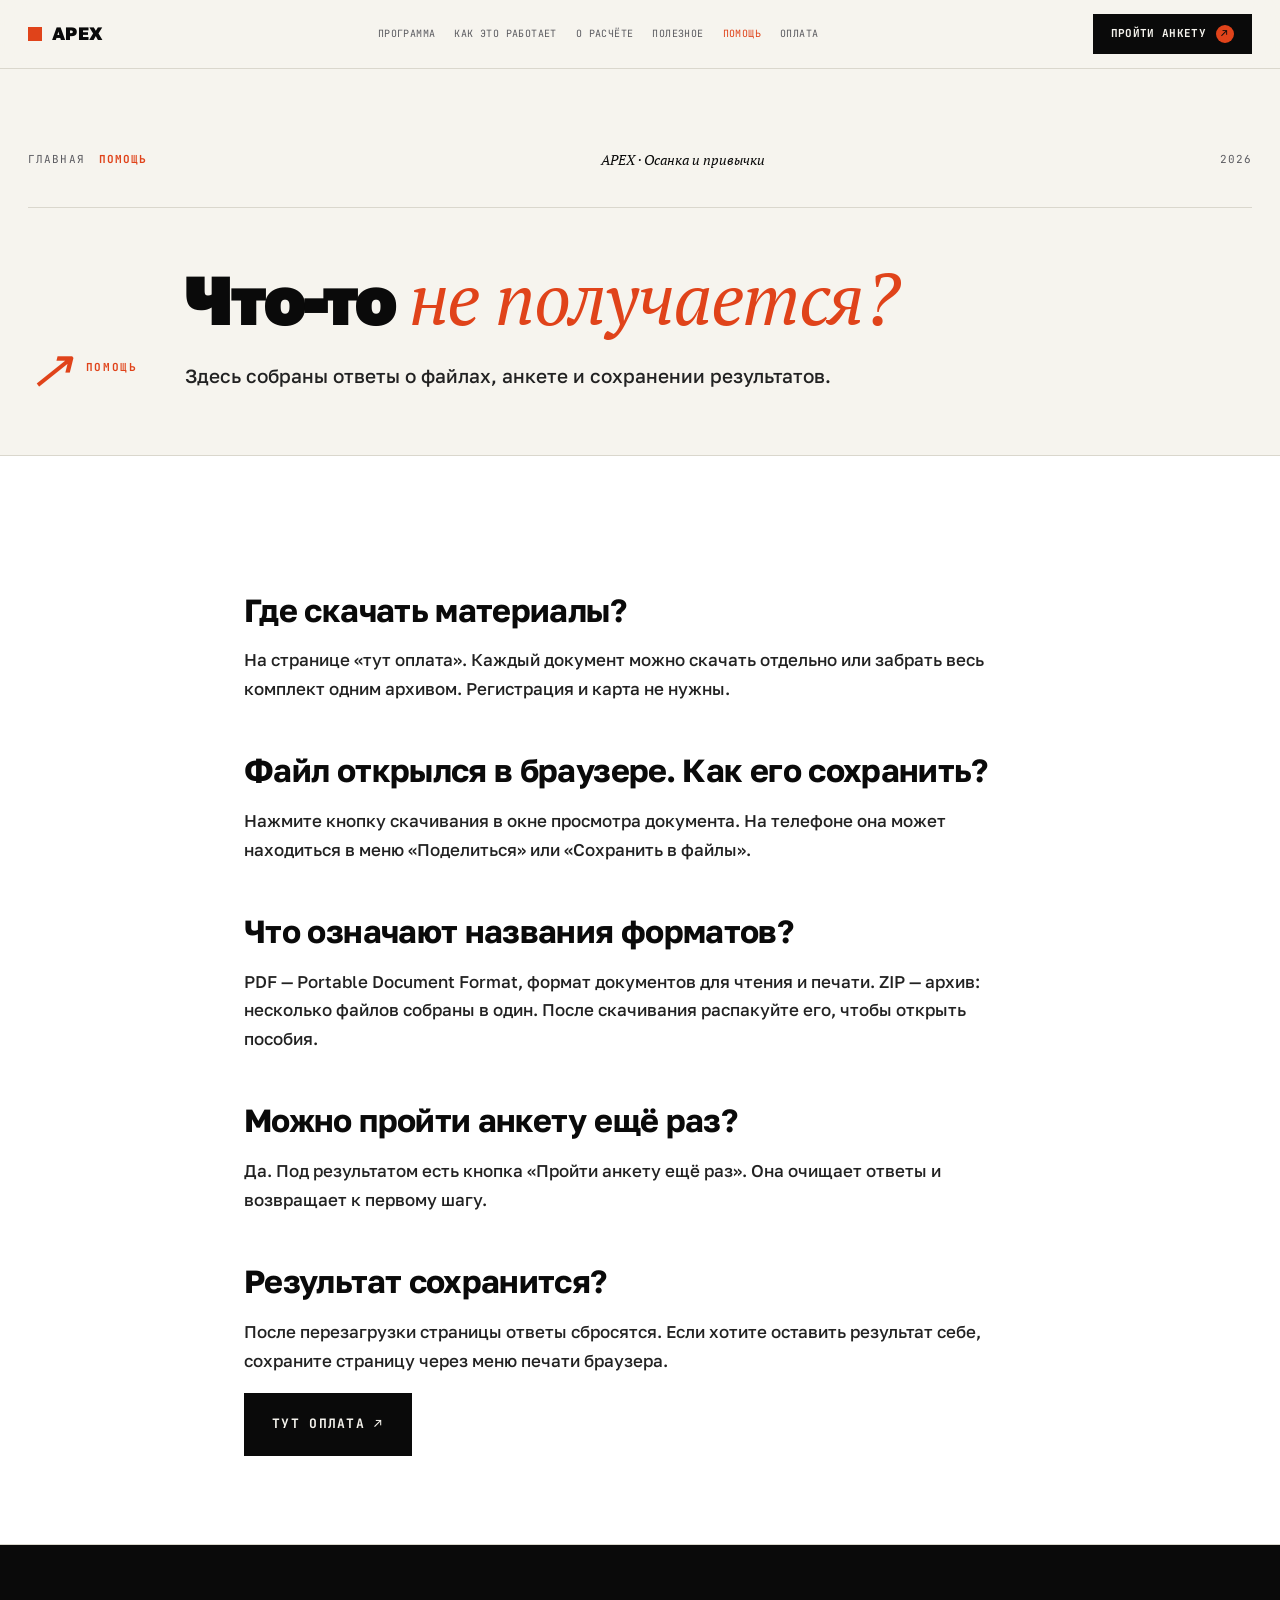
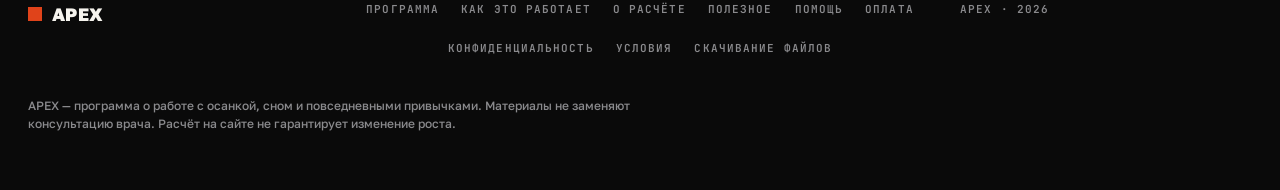
==== Contact.html @ 1557f9a5 "Add files via upload" ====
<!DOCTYPE html><html lang="ru"><head><meta charset="UTF-8"><meta name="viewport" content="width=device-width, initial-scale=1.0"><title>Помощь — APEX</title><meta name="description" content="Здесь собраны ответы о файлах, анкете и сохранении результатов."><link rel="icon" href="assets/favicon.svg" type="image/svg+xml"><link rel="preconnect" href="https://fonts.googleapis.com"><link rel="preconnect" href="https://fonts.gstatic.com" crossorigin><link rel="stylesheet" href="https://fonts.googleapis.com/css2?family=Golos+Text:wght@400;500;600;700;800;900&family=PT+Serif:ital@0;1&family=JetBrains+Mono:wght@400;500;700&display=swap"><link rel="stylesheet" href="subpage.css"><link rel="stylesheet" href="russian.css"></head><body><nav class="nav"><div class="nav-i"><a class="brand" href="index.html"><span class="sq"></span>APEX</a><div class="nav-ul"><a href="Protocol.html">Программа</a><a href="Science.html">Как это работает</a><a href="Research.html">О расчёте</a><a href="Press.html">Полезное</a><a href="Contact.html" aria-current="page" class="cur">Помощь</a><a href="Payment.html">Оплата</a></div><a class="nav-cta" href="Height Assessment.html">Пройти анкету <span class="arr">↗</span></a></div></nav><main><section class="page-head"><div class="wrap"><div class="page-meta"><div class="crumbs"><a href="index.html">Главная</a><span class="stamp">Помощь</span></div><div class="ver">APEX · Осанка и привычки</div><div>2026</div></div><div class="page-grid"><div class="page-kick"><span class="idx">↗</span>Помощь</div><div><h1 class="page-h1">Что-то <span class="serif">не получается?</span></h1><p class="page-lede">Здесь собраны ответы о файлах, анкете и сохранении результатов.</p></div></div></div></section><section class="sec paper"><div class="wrap"><div class="prose"><h3>Где скачать материалы?</h3><p>На странице «тут оплата». Каждый документ можно скачать отдельно или забрать весь комплект одним архивом. Регистрация и карта не нужны.</p><h3>Файл открылся в браузере. Как его сохранить?</h3><p>Нажмите кнопку скачивания в окне просмотра документа. На телефоне она может находиться в меню «Поделиться» или «Сохранить в файлы».</p><h3>Что означают названия форматов?</h3><p><abbr title="Portable Document Format — формат документов для чтения и печати">PDF</abbr> — Portable Document Format, формат документов для чтения и печати. <abbr title="ZIP — формат архива, который объединяет несколько файлов">ZIP</abbr> — архив: несколько файлов собраны в один. После скачивания распакуйте его, чтобы открыть пособия.</p><h3>Можно пройти анкету ещё раз?</h3><p>Да. Под результатом есть кнопка «Пройти анкету ещё раз». Она очищает ответы и возвращает к первому шагу.</p><h3>Результат сохранится?</h3><p>После перезагрузки страницы ответы сбросятся. Если хотите оставить результат себе, сохраните страницу через меню печати браузера.</p><a class="btn-primary" href="Payment.html" target="_blank" rel="noopener">тут оплата ↗</a></div></div></section></main><footer class="footer"><div class="wrap"><div class="footer-i"><a class="brand" href="index.html"><span class="sq"></span>APEX</a><div class="footer-links"><a href="Protocol.html">Программа</a><a href="Science.html">Как это работает</a><a href="Research.html">О расчёте</a><a href="Press.html">Полезное</a><a href="Contact.html">Помощь</a><a href="Payment.html">Оплата</a><a href="Privacy.html">Конфиденциальность</a><a href="Terms.html">Условия</a><a href="Refunds.html">Скачивание файлов</a></div><div>APEX · 2026</div></div><p class="footer-legal">APEX — программа о работе с осанкой, сном и повседневными привычками. Материалы не заменяют консультацию врача. Расчёт на сайте не гарантирует изменение роста.</p></div></footer></body></html>
---- subpage.css ----
/* ============ APEX subpage shared styles ============ */
:root{
  --bg:#f6f4ee; --paper:#fff; --ink:#0a0a0a; --ink-2:#222; --mid:#5b5b60; --dim:#9b9b9f;
  --line:#dad7cd; --line-2:#e7e4dc;
  --hot:#e0431a; --hot-dim:#fde9e1;
  --green:#1f5740; --green-dim:#e8f0ec;
  --yellow:#ffe14a;
  --display:'Archivo Black',sans-serif;
  --serif:'Instrument Serif',serif;
  --sans:'Archivo',sans-serif;
  --mono:'JetBrains Mono',monospace;
}
*,*::before,*::after{margin:0;padding:0;box-sizing:border-box}
html,body{background:var(--bg);color:var(--ink);font-family:var(--sans);font-size:15.5px;line-height:1.55;-webkit-font-smoothing:antialiased;min-height:100vh}
a{color:inherit;text-decoration:none}
img,svg{display:block;max-width:100%}
::selection{background:var(--ink);color:var(--yellow)}
.wrap{max-width:1280px;margin:0 auto;padding:0 28px}

/* NAV */
.nav{position:sticky;top:0;z-index:50;background:rgba(246,244,238,.95);backdrop-filter:blur(14px);border-bottom:1px solid var(--line)}
.nav-i{max-width:1280px;margin:0 auto;padding:14px 28px;display:grid;grid-template-columns:auto 1fr auto;gap:28px;align-items:center}
.brand{display:flex;align-items:center;gap:10px;font-family:var(--display);font-size:18px;letter-spacing:.02em;color:var(--ink)}
.brand .sq{width:14px;height:14px;background:var(--hot)}
.nav-ul{display:flex;gap:26px;justify-content:center;font-family:var(--mono);font-size:11px;letter-spacing:.12em;text-transform:uppercase;color:var(--mid)}
.nav-ul a{transition:color .15s}
.nav-ul a:hover,.nav-ul a.cur{color:var(--hot)}
.nav-cta{
  background:var(--ink);color:var(--bg);padding:11px 18px;
  font-family:var(--mono);font-size:11px;font-weight:700;letter-spacing:.1em;text-transform:uppercase;
  display:inline-flex;align-items:center;gap:10px;
  transition:transform .15s,background .15s;
}
.nav-cta:hover{background:var(--hot);transform:translateY(-1px)}
.nav-cta .arr{display:inline-flex;align-items:center;justify-content:center;width:18px;height:18px;background:var(--hot);color:var(--ink);border-radius:50%;font-size:11px}
.nav-cta:hover .arr{background:var(--bg);color:var(--hot)}

/* PAGE HEAD */
.page-head{padding:80px 0 64px;border-bottom:1px solid var(--line)}
.page-meta{
  display:grid;grid-template-columns:auto 1fr auto;gap:24px;align-items:center;
  font-family:var(--mono);font-size:11px;letter-spacing:.1em;text-transform:uppercase;color:var(--mid);
  padding-bottom:36px;border-bottom:1px solid var(--line);margin-bottom:48px;
}
.page-meta .crumbs{display:flex;gap:14px;align-items:center}
.page-meta .crumbs span:not(:last-child)::after{content:'/';margin-left:14px;color:var(--dim)}
.page-meta .crumbs a:hover{color:var(--hot)}
.page-meta .ver{color:var(--ink);justify-self:center;font-family:var(--serif);font-style:italic;font-size:14px;text-transform:none;letter-spacing:0;font-weight:400}
.page-meta .stamp{color:var(--hot);font-weight:700}

.page-grid{display:grid;grid-template-columns:auto 1fr;gap:48px;align-items:end}
.page-kick{font-family:var(--mono);font-size:11px;font-weight:700;letter-spacing:.14em;color:var(--hot);text-transform:uppercase;display:flex;gap:14px;align-items:center;padding-top:10px}
.page-kick .idx{font-family:var(--serif);font-style:italic;font-weight:400;font-size:54px;color:var(--hot);letter-spacing:-.02em;line-height:.85}
.page-h1{
  font-family:var(--display);font-weight:900;
  font-size:clamp(56px,8vw,128px);line-height:.88;letter-spacing:-.04em;text-wrap:balance;
}
.page-h1 .serif{font-family:var(--serif);font-style:italic;font-weight:400;color:var(--hot);font-size:1.06em;letter-spacing:-.02em}
.page-h1 .hl{background:var(--ink);color:var(--bg);padding:0 14px;display:inline-block}
.page-h1 .ul{background:linear-gradient(transparent 68%,var(--yellow) 68%,var(--yellow) 92%,transparent 92%)}
.page-lede{max-width:64ch;font-size:19px;color:var(--ink-2);margin-top:22px;font-weight:500;line-height:1.55}
.page-lede strong{background:var(--yellow);padding:1px 4px;font-weight:600}

/* SECTION */
.sec{padding:88px 0;border-bottom:1px solid var(--line)}
.sec.paper{background:var(--paper)}
.sec.dark{background:var(--ink);color:var(--bg);border-bottom:0}
.sec-head{display:grid;grid-template-columns:auto 1fr;gap:48px;margin-bottom:56px;align-items:end}
@media(max-width:780px){.sec-head,.page-grid{grid-template-columns:1fr;gap:18px}}
.sec-kick{font-family:var(--mono);font-size:11px;font-weight:700;letter-spacing:.14em;color:var(--hot);text-transform:uppercase;display:flex;gap:14px;align-items:center;padding-top:8px}
.sec-kick .idx{font-family:var(--serif);font-style:italic;font-weight:400;font-size:42px;color:var(--hot);letter-spacing:-.02em;line-height:.85}
.sec.dark .sec-kick{color:var(--hot)}
.sec-h2{font-family:var(--display);font-weight:900;font-size:clamp(40px,6vw,84px);line-height:.92;letter-spacing:-.035em;text-wrap:balance}
.sec-h2 .serif{font-family:var(--serif);font-style:italic;font-weight:400;color:var(--hot);font-size:1.05em;letter-spacing:-.02em}
.sec-h2 .hl{background:var(--ink);color:var(--bg);padding:0 12px;display:inline-block}
.sec.dark .sec-h2 .hl{background:var(--hot);color:var(--ink)}
.sec-lede{max-width:62ch;font-size:17px;color:var(--ink-2);margin-top:18px;font-weight:500}
.sec.dark .sec-lede{color:#c8c8c8}

/* PROSE */
.prose{max-width:72ch;margin:0 auto;font-size:17px;line-height:1.7;color:var(--ink-2)}
.prose h3{font-family:var(--display);font-size:32px;letter-spacing:-.02em;line-height:1.15;color:var(--ink);margin:48px 0 18px}
.prose h3 .serif{font-family:var(--serif);font-style:italic;font-weight:400;color:var(--hot);font-size:1.08em}
.prose h4{font-family:var(--mono);font-size:11px;font-weight:700;letter-spacing:.14em;color:var(--hot);text-transform:uppercase;margin:32px 0 12px}
.prose p{margin-bottom:18px;font-weight:500}
.prose p strong{color:var(--ink);font-weight:600;background:var(--yellow);padding:0 4px}
.prose ul{margin:16px 0 24px;padding-left:0;list-style:none}
.prose ul li{padding:6px 0 6px 32px;position:relative;font-weight:500}
.prose ul li::before{content:'';position:absolute;left:0;top:14px;width:18px;height:8px;background:var(--hot);clip-path:polygon(0 50%,80% 0,100% 50%,80% 100%)}
.prose blockquote{margin:32px 0;padding:24px 32px;background:var(--paper);border:1px solid var(--ink);border-left:5px solid var(--hot);font-family:var(--serif);font-style:italic;font-size:22px;line-height:1.4;color:var(--ink);font-weight:400}
.prose blockquote cite{display:block;font-family:var(--mono);font-style:normal;font-size:11px;font-weight:700;letter-spacing:.12em;color:var(--mid);text-transform:uppercase;margin-top:14px}
.prose .cite{display:inline-block;font-family:var(--mono);font-size:11px;font-weight:700;letter-spacing:.06em;color:var(--mid);border:1px solid var(--line);padding:3px 8px;margin:0 2px}
.prose hr{border:0;border-top:1px solid var(--line);margin:48px 0}

/* FINAL CTA */
.final{padding:140px 0;text-align:center;background:var(--hot);color:var(--ink);position:relative;overflow:hidden}
.final h2{font-family:var(--display);font-size:clamp(48px,8vw,120px);line-height:.9;letter-spacing:-.04em;text-wrap:balance}
.final h2 .strike{position:relative;display:inline-block}
.final h2 .strike::after{content:'';position:absolute;left:-2%;right:-2%;top:48%;height:10px;background:var(--ink);transform:rotate(-2deg)}
.final h2 .hl{background:var(--ink);color:var(--yellow);padding:0 16px;display:inline-block}
.final h2 .serif{font-family:var(--serif);font-style:italic;font-weight:400;color:var(--ink);font-size:1.05em;letter-spacing:-.02em}
.final p{margin:28px auto 38px;font-size:20px;font-weight:600;max-width:46ch}
.btn-primary{
  background:var(--ink);color:var(--bg);padding:20px 28px;
  font-family:var(--mono);font-size:13px;font-weight:700;letter-spacing:.1em;text-transform:uppercase;
  display:inline-flex;align-items:center;gap:12px;
  transition:transform .15s,background .15s;
}
.btn-primary:hover{transform:translateY(-2px);background:var(--paper);color:var(--ink)}
.btn-primary .arr{width:26px;height:26px;background:var(--hot);color:var(--ink);border-radius:50%;display:inline-flex;align-items:center;justify-content:center;font-weight:900;font-size:13px}
.btn-ghost{
  display:inline-block;color:var(--ink-2);padding:18px 4px;
  font-family:var(--mono);font-size:12px;font-weight:600;letter-spacing:.08em;text-transform:uppercase;
  border-bottom:2px solid var(--ink);transition:color .15s;
}
.btn-ghost:hover{color:var(--hot);border-color:var(--hot)}

/* FOOTER */
.footer{padding:56px 0;background:var(--ink);color:var(--bg)}
.footer-i{display:grid;grid-template-columns:1fr 2fr 1fr;gap:28px;align-items:start;font-family:var(--mono);font-size:11px;font-weight:600;letter-spacing:.1em;text-transform:uppercase;color:#8a8a8d}
.footer-links{display:flex;gap:22px;justify-content:center;flex-wrap:wrap}
.footer-links a:hover{color:var(--hot)}
.footer-legal{margin-top:40px;font-family:var(--sans);font-size:12px;color:#8a8a8d;font-weight:500;letter-spacing:0;text-transform:none;max-width:80ch;line-height:1.55}
.footer .brand{color:var(--bg)}

@media(max-width:780px){.nav-ul{display:none}.page-meta{grid-template-columns:1fr;gap:12px}.page-meta .ver{justify-self:start}}

/* ============ MOBILE (≤640px) ============ */
@media(max-width:640px){
  .wrap{padding:0 18px}

  /* NAV */
  .nav-i{padding:11px 18px;gap:12px;grid-template-columns:auto auto}
  .brand{font-size:16px}
  .nav-cta{padding:9px 12px;font-size:10px;letter-spacing:.08em;gap:6px}
  .nav-cta .arr{width:16px;height:16px;font-size:10px}

  /* PAGE HEAD */
  .page-head{padding:44px 0 36px}
  .page-meta{padding-bottom:20px;margin-bottom:28px;font-size:10px}
  .page-meta .crumbs{flex-wrap:wrap}
  .page-meta .crumbs span:not(:last-child)::after{margin-left:8px}
  .page-meta .ver{font-size:12px}
  .page-grid{gap:14px}
  .page-kick{font-size:10px;letter-spacing:.1em;gap:10px;padding-top:0}
  .page-kick .idx{font-size:36px}
  .page-h1{font-size:42px;line-height:.96;letter-spacing:-.03em;overflow-wrap:break-word}
  .page-h1 .serif{font-size:1em}
  .page-lede{font-size:15.5px;margin-top:16px;line-height:1.5}

  /* SECTIONS */
  .sec{padding:56px 0}
  .sec-head{margin-bottom:36px}
  .sec-kick{font-size:10px;letter-spacing:.1em}
  .sec-kick .idx{font-size:34px}
  .sec-h2{font-size:34px;letter-spacing:-.025em}
  .sec-lede{font-size:15.5px;margin-top:14px}

  /* PROSE */
  .prose{font-size:15.5px;line-height:1.65}
  .prose h3{font-size:26px;margin:32px 0 14px}
  .prose h4{margin:24px 0 10px}
  .prose ul li{padding:5px 0 5px 28px}
  .prose ul li::before{top:12px}
  .prose blockquote{padding:18px 22px;font-size:18px;margin:24px 0}

  /* FINAL */
  .final{padding:84px 0}
  .final h2{font-size:48px;line-height:.92}
  .final h2 .strike::after{height:5px}
  .final p{font-size:15.5px;margin:20px auto 28px}
  .btn-primary{padding:16px 22px;font-size:11.5px}
  .btn-primary .arr{width:22px;height:22px;font-size:11px}

  /* FOOTER */
  .footer{padding:36px 0}
  .footer-i{grid-template-columns:1fr;gap:18px;text-align:center}
  .footer-i > div:last-child{text-align:center!important}
  .footer-links{justify-content:center;gap:14px 18px;font-size:10.5px}
  .footer-legal{margin-top:24px;font-size:11.5px;text-align:center}
}
---- russian.css ----
:root{--display:'Golos Text',sans-serif;--sans:'Golos Text',sans-serif;--serif:'PT Serif',serif}
body{font-family:var(--sans)}
.brand{font-weight:800}.strip-row>.demo-caption{grid-column:1/-1;margin:0;padding:16px 28px}.card-head .file{position:relative;z-index:1;margin-right:25px}.bullets b{margin-right:.3em}
.nav-ul{flex-wrap:wrap;gap:10px 19px;font-size:10px;letter-spacing:.04em}.nav-cta{letter-spacing:.03em;white-space:nowrap}
.hero-h1{font-size:clamp(48px,6.8vw,104px);line-height:.98;letter-spacing:-.05em}.hero-h1 .serif{font-size:1em}
.hero-grid>*{min-width:0}.hero-meta{gap:16px}.hero-meta .ml{flex-wrap:wrap}.hero-meta .vol{font-size:12px}
.hero-lede{font-size:19px}.page-h1{font-size:clamp(38px,5.4vw,78px);line-height:1.06;overflow-wrap:anywhere}.sec-h2{font-size:clamp(32px,4.5vw,62px);line-height:1.08}
.head{font-size:clamp(32px,4.6vw,62px);line-height:1.08}.result-title{line-height:1.12}.result-title #rName{overflow-wrap:anywhere}
.symbolic-price,.price-amt.symbolic-price{font-family:var(--display);font-size:clamp(24px,3.1vw,42px);font-weight:800;letter-spacing:-.045em;line-height:1.15;margin:20px 0;overflow-wrap:anywhere}
.price-was{font-size:14px;line-height:1.6;text-decoration:none}.price-cta{letter-spacing:.02em}#price{scroll-margin-top:90px}.payment-note,.demo-caption{font-size:12px;line-height:1.7;color:var(--mid);margin-top:18px}
.mobile-cta .p2{font-size:15px}.mobile-cta a{font-size:11px;letter-spacing:0}.mobile-cta .p1{font-size:10px}
.strip-cell .n{font-size:clamp(25px,3.3vw,48px)}.res .delta{font-size:clamp(32px,4vw,58px)}.pc-final .v{font-size:clamp(40px,6vw,80px)}
.compare .cr>div{overflow-wrap:anywhere}.compare .big{font-size:clamp(12px,1.7vw,22px)}
.cta-box::before{content:'МАТЕРИАЛЫ ПРОГРАММЫ'!important}.cta-btn,.btn{letter-spacing:.02em}.cta-btn small{white-space:normal}
.tile-k{font-size:15px}.tile-s{line-height:1.5}.ro .v{font-size:clamp(18px,2.2vw,29px)}.bars-delta{font-size:clamp(24px,3vw,40px)}.result-sub .conf{white-space:normal}
.download-grid,.publication-grid{display:grid;grid-template-columns:repeat(2,minmax(0,1fr));gap:24px}.download-card,.publication-card{border:1px solid var(--line);padding:30px;background:var(--bg);display:flex;flex-direction:column}.download-meta{display:flex;justify-content:space-between;font-family:var(--mono);font-size:10px;letter-spacing:.06em;color:var(--mid)}.download-meta>span:first-child{color:var(--hot);font-size:18px}.download-card h2,.publication-card h2{font-family:var(--display);font-size:27px;letter-spacing:-.03em;line-height:1.2;margin:24px 0 12px}.download-card p,.publication-card p{color:var(--mid);font-size:15px;line-height:1.65}.download-actions{display:flex;align-items:center;gap:24px;flex-wrap:wrap;margin-top:auto;padding-top:28px}.open-pdf{font-size:12px;text-decoration:underline;text-underline-offset:4px}.download-actions .btn-primary{font-size:11px;letter-spacing:.02em;padding:14px 18px}.downloads-head{margin:50px 0 24px}.downloads-head h2{font-size:36px;letter-spacing:-.04em}.downloads-head .serif{font-family:var(--serif);font-style:italic;font-weight:400;color:var(--hot)}.downloads-head p{color:var(--mid);margin-top:12px;max-width:65ch}.payment-summary{border:1px solid var(--ink);border-left:6px solid var(--hot);padding:32px;display:flex;align-items:center;justify-content:space-between;gap:30px}.payment-summary p{max-width:55ch;color:var(--mid)}.payment-summary .btn-primary{flex-shrink:0;font-size:11px;letter-spacing:.01em}.tag{font-family:var(--mono);font-size:10px;letter-spacing:.07em;color:var(--hot)}.project-callout{border-top:1px solid var(--line);margin-top:40px;padding-top:35px}.project-callout p{margin:15px 0 25px;color:var(--mid)}
.contact-demo{display:grid;grid-template-columns:1fr 1.2fr;gap:60px}.contact-demo aside p{margin:20px 0;color:var(--mid)}.demo-form{border:1px solid var(--ink);padding:30px;box-shadow:6px 6px 0 var(--hot)}.demo-form label{display:flex;flex-direction:column;gap:8px;font-size:13px;font-weight:600;margin-bottom:20px}.demo-form input,.demo-form select,.demo-form textarea{width:100%;padding:12px;font:inherit;font-weight:400;background:var(--bg);color:var(--ink);border:1px solid var(--line)}.demo-form textarea{resize:vertical}.demo-form [role=status]{margin-top:20px;color:var(--green);font-size:14px}
a:focus-visible,button:focus-visible,input:focus-visible,select:focus-visible,textarea:focus-visible,summary:focus-visible{outline:3px solid var(--hot);outline-offset:4px}
@media(max-width:900px){.payment-summary{align-items:flex-start;flex-direction:column}.nav-i{gap:14px}.hero-meta .vol{display:none}.hero-meta{grid-template-columns:1fr auto}.contact-demo{grid-template-columns:1fr;gap:30px}.hero-grid{gap:32px}.head{font-size:42px}}
@media(max-width:640px){.demo-banner{padding:8px 12px;font-size:9px}.demo-banner span{margin:0 4px}.hero-h1{font-size:clamp(43px,11vw,69px)}.hero-lede{font-size:16px}.hero-meta .ml{gap:6px;font-size:9px}.hero-meta .ver{font-size:9px}.hero-meta .ml span:not(:last-child)::after{margin-left:6px}.nav-cta{font-size:9px;padding:10px 12px}.download-grid,.publication-grid{grid-template-columns:1fr}.download-card,.publication-card{padding:24px}.download-card h2{font-size:25px}.payment-summary{padding:22px}.symbolic-price,.price-amt.symbolic-price{font-size:clamp(24px,7.4vw,38px)}.head{font-size:32px}.tile-k{font-size:13px}.tile-s{font-size:11px}.st .lbl{font-size:8px;letter-spacing:0}.stepper{gap:3px}.readout{grid-template-columns:repeat(2,minmax(0,1fr))}.bd-row{grid-template-columns:1fr 48px 65px;gap:6px}.bd-name{font-size:12px}.bd-pts{font-size:12px}.demo-form{padding:20px}.mobile-cta{gap:10px}.mobile-cta .p2{font-size:13px}.mobile-cta a{padding:12px}.footer-links{font-size:10px;letter-spacing:.02em}.pc-final .v{font-size:48px}}
@media(prefers-reduced-motion:reduce){*,*::before,*::after{scroll-behavior:auto!important;animation-duration:.01ms!important;transition-duration:.01ms!important}}

/* Readable Russian copy and diagrams at intermediate widths as well as phones. */
abbr[title]{text-decoration:none;cursor:help}
.hero-h1{font-size:clamp(44px,5.8vw,86px);line-height:1.06;letter-spacing:-.045em;text-wrap:initial}
.hero-h1 .serif{font-size:.96em}.hero-meta .ver{letter-spacing:.02em}
.proof-card::before{content:'APEX'}.proof-card h3{line-height:1.24}.pc-final{align-items:flex-start;gap:14px;flex-direction:column}.pc-final .v.hero-card-end{font-size:clamp(24px,2.5vw,36px);line-height:1.15;letter-spacing:-.03em}
.lies-grid .copy h2{font-size:clamp(36px,4.9vw,70px);line-height:1.14;letter-spacing:-.035em}.lies-grid .copy h2 .serif{font-size:1em}.lies-grid .copy p{line-height:1.65}
.lie{padding-top:34px}.lie .q{font-size:25px;line-height:1.3}.lie .a{line-height:1.65}
.sec-h2,.page-h1{line-height:1.14}.sec-lede{line-height:1.65}.sec-kick{letter-spacing:.05em}
.mech-fig{aspect-ratio:3/2;padding:10px}.mech-fig svg{display:block;width:100%;height:100%}.mech h3{font-size:32px;line-height:1.2}.mech-takeaway{font-weight:700;border-top:1px solid var(--line);padding-top:18px;font-size:16px}.mech .cite{font-family:var(--sans);font-size:13px;line-height:1.6;letter-spacing:0}.cite a,.prose a:not(.btn-primary){text-decoration:underline;text-underline-offset:3px}.science-diagram{max-width:600px;margin:28px auto;padding:20px;background:var(--bg);border:1px solid var(--line)}.science-diagram svg{width:100%;height:auto}
.story-title{font-size:29px;font-weight:800;letter-spacing:-.03em;line-height:1.2;margin-bottom:18px}.story-copy{font-size:15px;line-height:1.65;color:var(--mid)}.res .by{gap:15px;flex-wrap:wrap}.res .by a{color:var(--hot);font-weight:700}.res .photo .stamp{max-width:80%;overflow-wrap:anywhere}
.approach-table{width:100%;border-collapse:collapse;font-size:14px;line-height:1.6;table-layout:fixed;background:var(--paper);border:1px solid var(--line)}.approach-table caption{text-align:left;color:var(--mid);font-size:13px;padding-bottom:20px}.approach-table th,.approach-table td{padding:22px 18px;vertical-align:top;text-align:left;border:1px solid var(--line);overflow-wrap:anywhere}.approach-table thead th{background:var(--ink);color:var(--bg);font-size:12px;font-weight:600}.approach-table thead th:first-child{width:17%}.approach-table thead th:nth-child(4){width:16%}.approach-table tbody th{font-size:16px;line-height:1.35}.approach-apex{background:var(--hot-dim)}.approach-apex th{color:var(--hot)}
.format-help{font-size:13px;line-height:1.65;color:var(--mid);margin-top:24px}.price-label{font-family:var(--mono);font-size:11px;text-transform:uppercase;letter-spacing:.08em}.price-r .format-help{margin-top:25px}.price-frame,.price-gty{line-height:1.7}.payment-note{letter-spacing:0}.price-amt.symbolic-price{margin-top:16px}
.final h2{font-size:clamp(40px,6vw,86px);line-height:1.18;letter-spacing:-.04em}.final h2 .hl{padding:.04em .18em;margin-top:.08em;line-height:1.18}.final p{line-height:1.7}.faq summary .q{line-height:1.3}.faq .a{line-height:1.7}
.article-link{margin-top:auto;padding-top:24px;font-size:13px;color:var(--hot);font-weight:600}.publication-card h2{line-height:1.25}
.questionnaire-note{padding:30px;display:flex;flex-direction:column;justify-content:center;background:var(--bg);min-width:0}.questionnaire-note .intro-fig-tag{position:static;display:inline-block;align-self:flex-start;margin-bottom:28px}.questionnaire-note-number{font-size:90px;font-weight:800;line-height:1;color:var(--hot);letter-spacing:-.055em}.questionnaire-note-number span{display:block;margin-top:12px;font-family:var(--serif);font-size:20px;font-style:italic;letter-spacing:0;color:var(--ink)}.questionnaire-note h2{font-size:25px;line-height:1.3;letter-spacing:-.025em;margin:30px 0 16px}.questionnaire-note p{font-size:14px;line-height:1.65;color:var(--mid)}.questionnaire-note .note-small{margin-top:20px;font-size:12px;border-top:1px solid var(--line);padding-top:18px}.strip-c .n .small{font-size:15px;display:block;letter-spacing:0;margin-top:8px}.chart-axis-label{font-size:11px;line-height:1.6;color:var(--mid);margin-bottom:12px}.lbl{flex-wrap:wrap;gap:6px}.slider-name{max-width:72%;line-height:1.5}.slider-val{white-space:nowrap}.slider-val .serif{font-size:16px}.chart-head{gap:12px;flex-wrap:wrap}.chart-phases{letter-spacing:0}.bars-head{gap:12px;flex-wrap:wrap}.bars-tag{letter-spacing:.03em}.bars-body .bar-num{line-height:1.4}.bd-title{flex-wrap:wrap;gap:8px}.bd-title small{letter-spacing:.04em}.result-stamp{letter-spacing:.04em}
@media(max-width:1100px) and (min-width:981px){.mech{padding:32px 20px}.mech h3{font-size:28px}}
@media(max-width:800px){.approach-table,.approach-table tbody,.approach-table tr,.approach-table th,.approach-table td{display:block;width:100%}.approach-table{border:0;background:transparent}.approach-table caption{display:block}.approach-table thead{display:none}.approach-table tr{margin-bottom:20px;border:1px solid var(--line);background:var(--paper)}.approach-table tbody th{border:0;background:var(--ink);color:var(--paper);padding:20px;font-size:20px}.approach-table td{display:grid;grid-template-columns:145px 1fr;gap:20px;border:0;border-top:1px solid var(--line);padding:18px 20px}.approach-table td::before{content:attr(data-label);font-size:12px;font-weight:700;color:var(--mid)}.approach-table .approach-apex{background:var(--hot-dim)}.approach-table .approach-apex th{background:var(--hot)}.mech-fig{max-height:350px}.hero-meta .ver{font-size:10px}.hero-receipt{flex-wrap:wrap}.hero-receipt .hr-stack{flex:1;min-width:160px}}
@media(max-width:640px){.hero-h1{font-size:clamp(38px,9.8vw,61px)}.hero-meta{gap:14px;grid-template-columns:1fr}.hero-meta .ver{justify-self:start}.lies-grid .copy h2{font-size:36px;line-height:1.16}.lie{padding-top:32px}.lie .q{font-size:22px}.sec-h2{font-size:34px;line-height:1.16}.mech h3{font-size:28px}.mech-fig{aspect-ratio:3/2}.story-title{font-size:27px}.questionnaire-note{padding:24px}.questionnaire-note-number{font-size:72px}.card-head .session{font-size:8px;letter-spacing:.03em}.card-head .file{display:none}.result-title{font-size:27px}.chart-phases{font-size:9px}.slider-name{font-size:10px;max-width:65%}.slider-val{font-size:24px}.slider-val .serif{font-size:14px}.tile-k{font-size:12px}.tile-s{font-size:11px;letter-spacing:0}}
@media(max-width:480px){.approach-table td{grid-template-columns:1fr;gap:5px}.approach-table td::before{font-size:11px}.hero-receipt .hr-stamp{margin-left:56px}.head{font-size:30px}.result-title{font-size:25px}.card-head{padding-right:18px}.readout .ro .l{letter-spacing:0;font-size:10px}.faq summary{grid-template-columns:30px 1fr 20px}.faq .a{padding-left:40px}.final p{font-size:16px}}
.questionnaire-note{aspect-ratio:auto;overflow:visible;justify-content:flex-start}.card-head{padding-right:75px;flex-wrap:wrap;gap:12px}.card-head .session{white-space:normal}.result-sub{line-height:1.6}
@media(max-width:980px){.nav-i{grid-template-columns:auto 1fr}.nav-cta{justify-self:end}}
@media(max-width:480px){.hero-receipt{display:grid;grid-template-columns:46px minmax(0,1fr);width:100%;max-width:100%}.hero-receipt .hr-stack{min-width:0}.hero-receipt .hr-stamp{grid-column:2;justify-self:start;margin-left:0}.card-head{padding-right:48px}.card-head .session{flex-basis:100%;font-size:9px}}
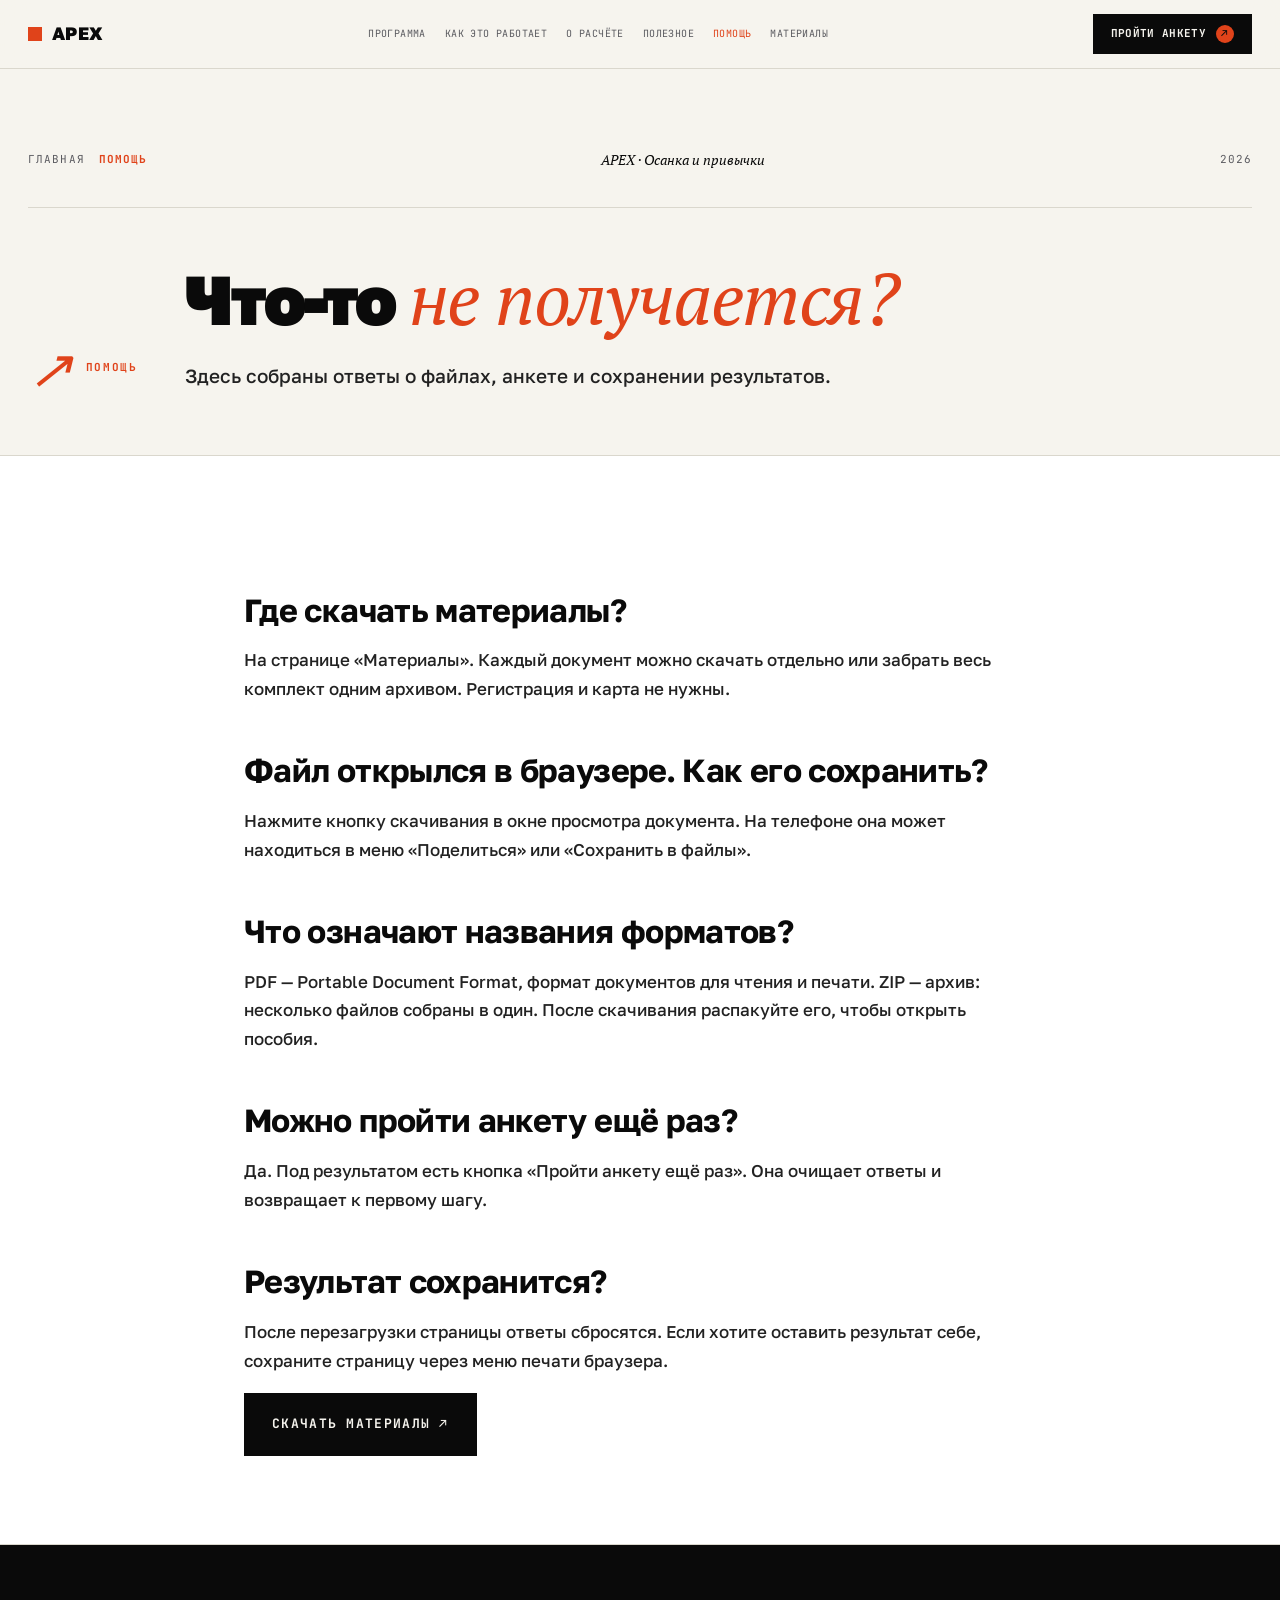
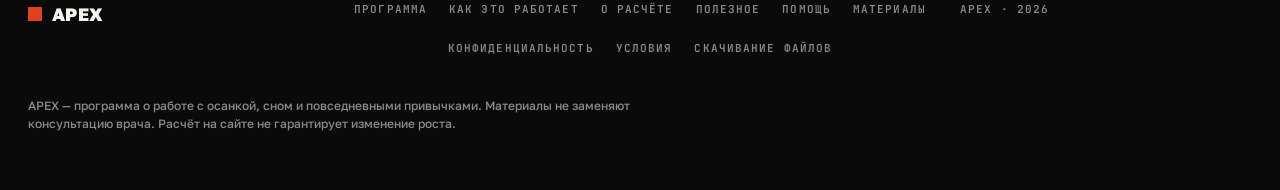
==== commit 99b04760: "Add files via upload Обновлены подписи материалов и тексты анкеты" ====
--- a/Contact.html
+++ b/Contact.html
@@ -1 +1 @@
-<!DOCTYPE html><html lang="ru"><head><meta charset="UTF-8"><meta name="viewport" content="width=device-width, initial-scale=1.0"><title>Помощь — APEX</title><meta name="description" content="Здесь собраны ответы о файлах, анкете и сохранении результатов."><link rel="icon" href="assets/favicon.svg" type="image/svg+xml"><link rel="preconnect" href="https://fonts.googleapis.com"><link rel="preconnect" href="https://fonts.gstatic.com" crossorigin><link rel="stylesheet" href="https://fonts.googleapis.com/css2?family=Golos+Text:wght@400;500;600;700;800;900&family=PT+Serif:ital@0;1&family=JetBrains+Mono:wght@400;500;700&display=swap"><link rel="stylesheet" href="subpage.css"><link rel="stylesheet" href="russian.css"></head><body><nav class="nav"><div class="nav-i"><a class="brand" href="index.html"><span class="sq"></span>APEX</a><div class="nav-ul"><a href="Protocol.html">Программа</a><a href="Science.html">Как это работает</a><a href="Research.html">О расчёте</a><a href="Press.html">Полезное</a><a href="Contact.html" aria-current="page" class="cur">Помощь</a><a href="Payment.html">Оплата</a></div><a class="nav-cta" href="Height Assessment.html">Пройти анкету <span class="arr">↗</span></a></div></nav><main><section class="page-head"><div class="wrap"><div class="page-meta"><div class="crumbs"><a href="index.html">Главная</a><span class="stamp">Помощь</span></div><div class="ver">APEX · Осанка и привычки</div><div>2026</div></div><div class="page-grid"><div class="page-kick"><span class="idx">↗</span>Помощь</div><div><h1 class="page-h1">Что-то <span class="serif">не получается?</span></h1><p class="page-lede">Здесь собраны ответы о файлах, анкете и сохранении результатов.</p></div></div></div></section><section class="sec paper"><div class="wrap"><div class="prose"><h3>Где скачать материалы?</h3><p>На странице «тут оплата». Каждый документ можно скачать отдельно или забрать весь комплект одним архивом. Регистрация и карта не нужны.</p><h3>Файл открылся в браузере. Как его сохранить?</h3><p>Нажмите кнопку скачивания в окне просмотра документа. На телефоне она может находиться в меню «Поделиться» или «Сохранить в файлы».</p><h3>Что означают названия форматов?</h3><p><abbr title="Portable Document Format — формат документов для чтения и печати">PDF</abbr> — Portable Document Format, формат документов для чтения и печати. <abbr title="ZIP — формат архива, который объединяет несколько файлов">ZIP</abbr> — архив: несколько файлов собраны в один. После скачивания распакуйте его, чтобы открыть пособия.</p><h3>Можно пройти анкету ещё раз?</h3><p>Да. Под результатом есть кнопка «Пройти анкету ещё раз». Она очищает ответы и возвращает к первому шагу.</p><h3>Результат сохранится?</h3><p>После перезагрузки страницы ответы сбросятся. Если хотите оставить результат себе, сохраните страницу через меню печати браузера.</p><a class="btn-primary" href="Payment.html" target="_blank" rel="noopener">тут оплата ↗</a></div></div></section></main><footer class="footer"><div class="wrap"><div class="footer-i"><a class="brand" href="index.html"><span class="sq"></span>APEX</a><div class="footer-links"><a href="Protocol.html">Программа</a><a href="Science.html">Как это работает</a><a href="Research.html">О расчёте</a><a href="Press.html">Полезное</a><a href="Contact.html">Помощь</a><a href="Payment.html">Оплата</a><a href="Privacy.html">Конфиденциальность</a><a href="Terms.html">Условия</a><a href="Refunds.html">Скачивание файлов</a></div><div>APEX · 2026</div></div><p class="footer-legal">APEX — программа о работе с осанкой, сном и повседневными привычками. Материалы не заменяют консультацию врача. Расчёт на сайте не гарантирует изменение роста.</p></div></footer></body></html>+<!DOCTYPE html><html lang="ru"><head><meta charset="UTF-8"><meta name="viewport" content="width=device-width, initial-scale=1.0"><title>Помощь — APEX</title><meta name="description" content="Здесь собраны ответы о файлах, анкете и сохранении результатов."><link rel="icon" href="assets/favicon.svg" type="image/svg+xml"><link rel="preconnect" href="https://fonts.googleapis.com"><link rel="preconnect" href="https://fonts.gstatic.com" crossorigin><link rel="stylesheet" href="https://fonts.googleapis.com/css2?family=Golos+Text:wght@400;500;600;700;800;900&family=PT+Serif:ital@0;1&family=JetBrains+Mono:wght@400;500;700&display=swap"><link rel="stylesheet" href="subpage.css"><link rel="stylesheet" href="russian.css"></head><body><nav class="nav"><div class="nav-i"><a class="brand" href="index.html"><span class="sq"></span>APEX</a><div class="nav-ul"><a href="Protocol.html">Программа</a><a href="Science.html">Как это работает</a><a href="Research.html">О расчёте</a><a href="Press.html">Полезное</a><a href="Contact.html" aria-current="page" class="cur">Помощь</a><a href="Payment.html">Материалы</a></div><a class="nav-cta" href="Height Assessment.html">Пройти анкету <span class="arr">↗</span></a></div></nav><main><section class="page-head"><div class="wrap"><div class="page-meta"><div class="crumbs"><a href="index.html">Главная</a><span class="stamp">Помощь</span></div><div class="ver">APEX · Осанка и привычки</div><div>2026</div></div><div class="page-grid"><div class="page-kick"><span class="idx">↗</span>Помощь</div><div><h1 class="page-h1">Что-то <span class="serif">не получается?</span></h1><p class="page-lede">Здесь собраны ответы о файлах, анкете и сохранении результатов.</p></div></div></div></section><section class="sec paper"><div class="wrap"><div class="prose"><h3>Где скачать материалы?</h3><p>На странице «Материалы». Каждый документ можно скачать отдельно или забрать весь комплект одним архивом. Регистрация и карта не нужны.</p><h3>Файл открылся в браузере. Как его сохранить?</h3><p>Нажмите кнопку скачивания в окне просмотра документа. На телефоне она может находиться в меню «Поделиться» или «Сохранить в файлы».</p><h3>Что означают названия форматов?</h3><p><abbr title="Portable Document Format — формат документов для чтения и печати">PDF</abbr> — Portable Document Format, формат документов для чтения и печати. <abbr title="ZIP — формат архива, который объединяет несколько файлов">ZIP</abbr> — архив: несколько файлов собраны в один. После скачивания распакуйте его, чтобы открыть пособия.</p><h3>Можно пройти анкету ещё раз?</h3><p>Да. Под результатом есть кнопка «Пройти анкету ещё раз». Она очищает ответы и возвращает к первому шагу.</p><h3>Результат сохранится?</h3><p>После перезагрузки страницы ответы сбросятся. Если хотите оставить результат себе, сохраните страницу через меню печати браузера.</p><a class="btn-primary" href="Payment.html" target="_blank" rel="noopener">Скачать материалы ↗</a></div></div></section></main><footer class="footer"><div class="wrap"><div class="footer-i"><a class="brand" href="index.html"><span class="sq"></span>APEX</a><div class="footer-links"><a href="Protocol.html">Программа</a><a href="Science.html">Как это работает</a><a href="Research.html">О расчёте</a><a href="Press.html">Полезное</a><a href="Contact.html">Помощь</a><a href="Payment.html">Материалы</a><a href="Privacy.html">Конфиденциальность</a><a href="Terms.html">Условия</a><a href="Refunds.html">Скачивание файлов</a></div><div>APEX · 2026</div></div><p class="footer-legal">APEX — программа о работе с осанкой, сном и повседневными привычками. Материалы не заменяют консультацию врача. Расчёт на сайте не гарантирует изменение роста.</p></div></footer></body></html>
